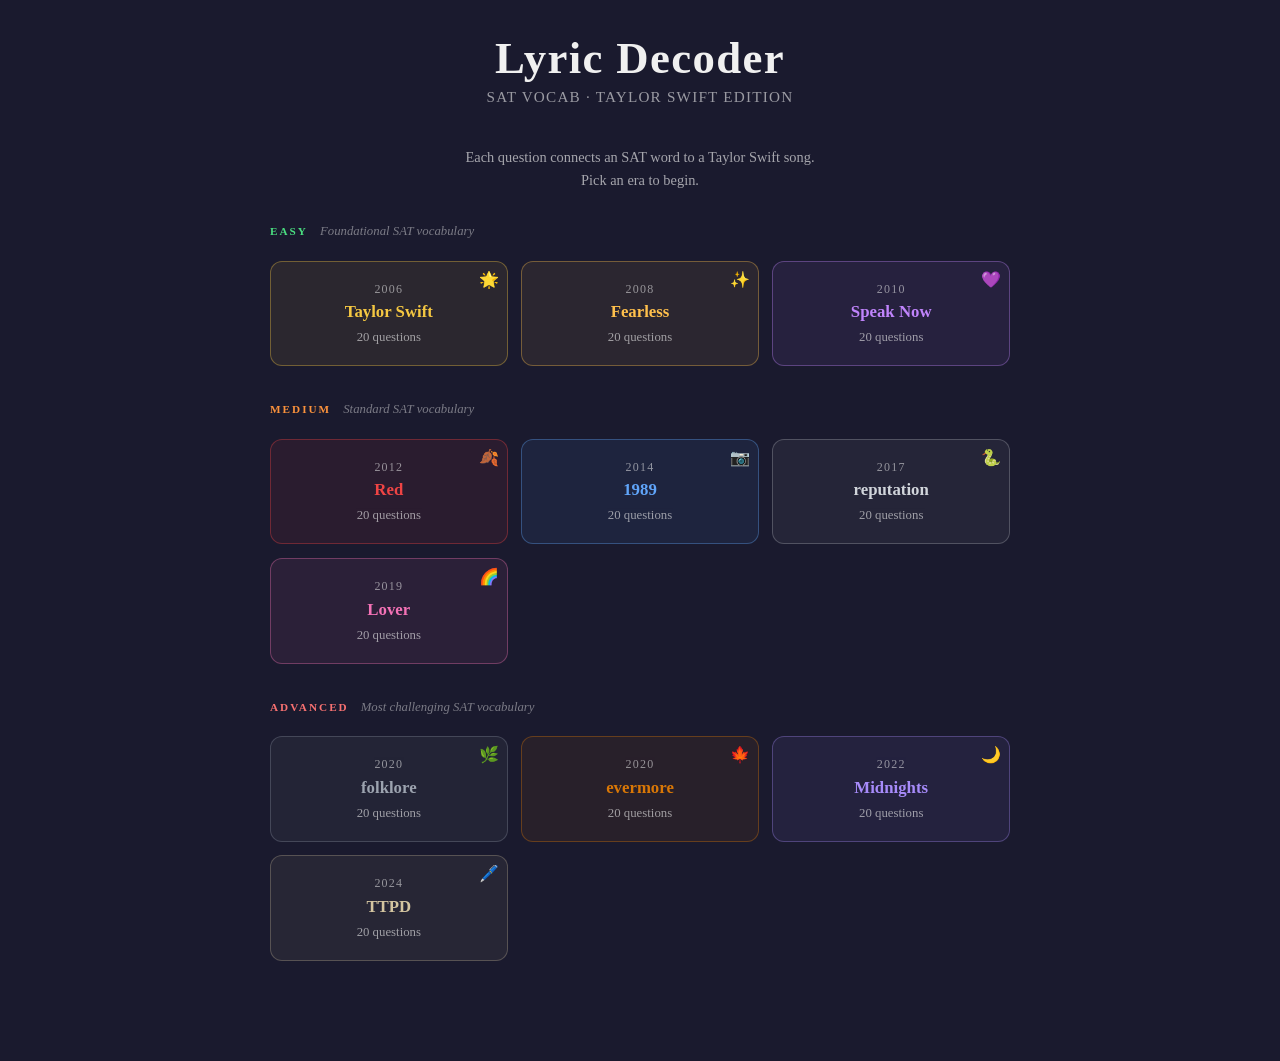
==== docs/index.html @ 58f0aef8 "Rename index.html to index.html" ====
<!DOCTYPE html>
<html lang="en">
<head>
  <meta charset="UTF-8" />
  <meta name="viewport" content="width=device-width, initial-scale=1.0" />
  <title>Lyric Decoder — SAT Vocab</title>
  <link rel="stylesheet" href="assets/era-themes.css" />
  <style>
    /* ── Reset & Base ── */
    *, *::before, *::after { box-sizing: border-box; margin: 0; padding: 0; }

    body {
      min-height: 100vh;
      font-family: var(--era-font, 'Georgia', serif);
      background: var(--era-bg, #1a1a2e);
      color: var(--era-text, #f0f0f0);
      transition: background 0.6s ease, color 0.4s ease;
    }

    #app {
      max-width: 780px;
      margin: 0 auto;
      padding: 2rem 1.25rem 4rem;
    }

    /* ── Typography ── */
    h1 {
      font-family: var(--era-title-font, 'Georgia', serif);
      font-size: clamp(1.8rem, 5vw, 2.8rem);
      color: var(--era-primary);
      letter-spacing: 0.03em;
      text-align: center;
      margin-bottom: 0.25rem;
    }

    h2 {
      font-family: var(--era-title-font, 'Georgia', serif);
      font-size: clamp(1.2rem, 3vw, 1.6rem);
      color: var(--era-primary);
    }

    .subtitle {
      text-align: center;
      font-size: 0.95rem;
      opacity: 0.6;
      margin-bottom: 2.5rem;
      letter-spacing: 0.08em;
      text-transform: uppercase;
    }

    /* ── Screens ── */
    .screen { display: none; }
    .screen.active { display: block; }

    /* ── ERA SELECTION ── */
    #era-grid {
      margin-top: 1.5rem;
    }

    .difficulty-section {
      margin-bottom: 2.25rem;
    }

    .difficulty-header {
      display: flex;
      align-items: baseline;
      gap: 0.75rem;
      margin-bottom: 0.85rem;
      padding-bottom: 0.5rem;
      border-bottom: 1px solid var(--era-border);
    }

    .difficulty-label {
      font-size: 0.7rem;
      font-weight: bold;
      letter-spacing: 0.18em;
      text-transform: uppercase;
    }

    .difficulty-desc {
      font-size: 0.8rem;
      opacity: 0.45;
      font-style: italic;
    }

    .era-row {
      display: grid;
      grid-template-columns: repeat(auto-fill, minmax(175px, 1fr));
      gap: 0.85rem;
    }

    .era-card {
      border: 1px solid var(--card-border, rgba(255,255,255,0.2));
      border-radius: 12px;
      padding: 1.25rem 1rem;
      cursor: pointer;
      text-align: center;
      background: var(--card-bg, rgba(255,255,255,0.05));
      transition: transform 0.2s, background 0.2s, box-shadow 0.2s;
      position: relative;
      overflow: hidden;
    }

    .era-card:hover {
      transform: translateY(-3px);
      box-shadow: 0 8px 24px rgba(0,0,0,0.4);
      background: var(--card-hover, rgba(255,255,255,0.12));
    }

    .era-card .era-year {
      font-size: 0.75rem;
      opacity: 0.55;
      letter-spacing: 0.1em;
      text-transform: uppercase;
      margin-bottom: 0.35rem;
    }

    .era-card .era-name {
      font-size: 1.05rem;
      font-weight: bold;
      margin-bottom: 0.5rem;
    }

    .era-card .era-progress {
      font-size: 0.8rem;
      opacity: 0.6;
    }

    .era-card .era-badge {
      position: absolute;
      top: 8px;
      right: 8px;
      font-size: 1rem;
    }

    /* Era card colors applied inline via JS */

    /* ── QUESTION SCREEN ── */
    #question-header {
      display: flex;
      justify-content: space-between;
      align-items: center;
      margin-bottom: 1.5rem;
    }

    #back-btn {
      background: none;
      border: 1px solid var(--era-border);
      color: var(--era-primary);
      padding: 0.4rem 0.9rem;
      border-radius: 6px;
      cursor: pointer;
      font-size: 0.85rem;
      font-family: var(--era-font);
      transition: background 0.2s;
    }

    #back-btn:hover { background: var(--era-button-hover); }

    #progress-bar-wrap {
      flex: 1;
      margin: 0 1rem;
      height: 6px;
      background: var(--era-border);
      border-radius: 3px;
      overflow: hidden;
    }

    #progress-bar {
      height: 100%;
      background: var(--era-primary);
      border-radius: 3px;
      transition: width 0.4s ease;
    }

    #score-display {
      font-size: 0.85rem;
      color: var(--era-primary);
      white-space: nowrap;
    }

    /* ── Question Card ── */
    #question-card {
      background: var(--era-card);
      border: 1px solid var(--era-border);
      border-radius: 16px;
      padding: 2rem 1.75rem;
      margin-bottom: 1.5rem;
    }

    #song-label {
      font-size: 0.78rem;
      letter-spacing: 0.12em;
      text-transform: uppercase;
      opacity: 0.55;
      margin-bottom: 0.6rem;
    }

    #song-title {
      font-size: 1.05rem;
      color: var(--era-accent);
      font-style: italic;
      margin-bottom: 1.4rem;
    }

    #question-sentence {
      font-size: clamp(1rem, 2.5vw, 1.25rem);
      line-height: 1.7;
      color: var(--era-text);
    }

    #question-sentence .blank {
      display: inline-block;
      min-width: 140px;
      border-bottom: 2px solid var(--era-primary);
      color: var(--era-primary);
      font-weight: bold;
      text-align: center;
      letter-spacing: 0.06em;
    }

    /* ── Answer Choices ── */
    #choices {
      display: grid;
      grid-template-columns: 1fr 1fr;
      gap: 0.75rem;
      margin-bottom: 1.5rem;
    }

    @media (max-width: 480px) {
      #choices { grid-template-columns: 1fr; }
    }

    .choice-btn {
      padding: 0.9rem 1.2rem;
      border-radius: 10px;
      border: 1px solid var(--era-border);
      background: var(--era-button);
      color: var(--era-text);
      font-size: 0.98rem;
      font-family: var(--era-font);
      cursor: pointer;
      text-align: left;
      transition: background 0.15s, border-color 0.15s, transform 0.1s;
      line-height: 1.4;
    }

    .choice-btn:hover:not(:disabled) {
      background: var(--era-button-hover);
      border-color: var(--era-primary);
      transform: translateY(-1px);
    }

    .choice-btn:disabled { cursor: default; }

    .choice-btn .choice-letter {
      display: inline-block;
      font-weight: bold;
      color: var(--era-primary);
      margin-right: 0.5rem;
      font-size: 0.85rem;
      letter-spacing: 0.05em;
    }

    .choice-btn.correct {
      background: rgba(74, 222, 128, 0.15);
      border-color: var(--era-correct);
      color: #bbf7d0;
    }

    .choice-btn.wrong {
      background: rgba(248, 113, 113, 0.15);
      border-color: var(--era-wrong);
      color: #fecaca;
    }

    /* ── Feedback Panel ── */
    #feedback-panel {
      display: none;
      background: var(--era-card);
      border: 1px solid var(--era-border);
      border-radius: 12px;
      padding: 1.4rem 1.5rem;
      margin-bottom: 1.25rem;
      animation: fadeUp 0.3s ease;
    }

    @keyframes fadeUp {
      from { opacity: 0; transform: translateY(8px); }
      to   { opacity: 1; transform: translateY(0); }
    }

    #feedback-panel.correct-fb { border-color: var(--era-correct); }
    #feedback-panel.wrong-fb   { border-color: var(--era-wrong); }

    #feedback-result {
      font-size: 1rem;
      font-weight: bold;
      margin-bottom: 0.6rem;
    }

    #feedback-panel.correct-fb #feedback-result { color: var(--era-correct); }
    #feedback-panel.wrong-fb   #feedback-result { color: var(--era-wrong); }

    #feedback-word {
      font-size: 1.1rem;
      color: var(--era-primary);
      font-weight: bold;
      margin-bottom: 0.15rem;
    }

    #feedback-pos {
      font-size: 0.8rem;
      opacity: 0.55;
      margin-bottom: 0.5rem;
      font-style: italic;
    }

    #feedback-def {
      font-size: 0.95rem;
      line-height: 1.6;
      opacity: 0.85;
    }

    #next-btn {
      display: block;
      width: 100%;
      padding: 0.85rem;
      margin-top: 1rem;
      border-radius: 10px;
      border: 1px solid var(--era-border);
      background: var(--era-button);
      color: var(--era-primary);
      font-size: 1rem;
      font-family: var(--era-font);
      cursor: pointer;
      letter-spacing: 0.06em;
      transition: background 0.2s;
    }

    #next-btn:hover { background: var(--era-button-hover); }

    /* ── RESULTS SCREEN ── */
    #results-screen {
      text-align: center;
      padding: 2rem 0;
    }

    #results-era-name {
      font-size: 0.85rem;
      opacity: 0.55;
      letter-spacing: 0.1em;
      text-transform: uppercase;
      margin-bottom: 0.5rem;
    }

    #results-score {
      font-size: clamp(3rem, 12vw, 5rem);
      font-weight: bold;
      color: var(--era-primary);
      line-height: 1;
      margin: 1rem 0 0.25rem;
    }

    #results-label {
      font-size: 1rem;
      opacity: 0.6;
      margin-bottom: 2rem;
    }

    #results-message {
      font-size: 1.1rem;
      font-style: italic;
      color: var(--era-accent);
      margin-bottom: 2rem;
      line-height: 1.6;
      max-width: 480px;
      margin-left: auto;
      margin-right: auto;
    }

    /* Missed words review */
    #missed-section {
      text-align: left;
      margin-top: 2rem;
    }

    #missed-section h3 {
      color: var(--era-primary);
      font-size: 1rem;
      letter-spacing: 0.08em;
      text-transform: uppercase;
      margin-bottom: 1rem;
      opacity: 0.8;
    }

    .missed-word {
      background: var(--era-card);
      border: 1px solid var(--era-border);
      border-radius: 10px;
      padding: 0.9rem 1.1rem;
      margin-bottom: 0.65rem;
    }

    .missed-word-name {
      font-size: 1rem;
      color: var(--era-primary);
      font-weight: bold;
      margin-bottom: 0.2rem;
    }

    .missed-word-pos {
      font-size: 0.78rem;
      opacity: 0.5;
      font-style: italic;
      margin-bottom: 0.3rem;
    }

    .missed-word-def {
      font-size: 0.9rem;
      line-height: 1.5;
      opacity: 0.8;
    }

    .results-actions {
      display: flex;
      gap: 0.75rem;
      justify-content: center;
      flex-wrap: wrap;
      margin-top: 2rem;
    }

    .results-actions button {
      padding: 0.8rem 1.6rem;
      border-radius: 10px;
      border: 1px solid var(--era-border);
      font-family: var(--era-font);
      font-size: 0.95rem;
      cursor: pointer;
      transition: background 0.2s;
    }

    #retry-btn {
      background: var(--era-button);
      color: var(--era-primary);
    }

    #retry-btn:hover { background: var(--era-button-hover); }

    #home-btn {
      background: var(--era-button);
      color: var(--era-text);
      opacity: 0.8;
    }

    #home-btn:hover { background: var(--era-button-hover); opacity: 1; }

    /* ── Utilities ── */
    .visually-hidden { display: none; }

    /* ── Scrollbar ── */
    ::-webkit-scrollbar { width: 6px; }
    ::-webkit-scrollbar-track { background: transparent; }
    ::-webkit-scrollbar-thumb { background: var(--era-border); border-radius: 3px; }
  </style>
</head>
<body class="era-midnights">

<div id="app">

  <!-- ══ SCREEN 1: ERA SELECTION ══ -->
  <div id="home-screen" class="screen active">
    <h1>Lyric Decoder</h1>
    <p class="subtitle">SAT Vocab · Taylor Swift Edition</p>
    <p style="text-align:center; opacity:0.65; font-size:0.9rem; margin-bottom:2rem; line-height:1.6;">
      Each question connects an SAT word to a Taylor Swift song.<br>
      Pick an era to begin.
    </p>
    <div id="era-grid"></div>
  </div>

  <!-- ══ SCREEN 2: QUESTION ══ -->
  <div id="question-screen" class="screen">
    <div id="question-header">
      <button id="back-btn">← Eras</button>
      <div id="progress-bar-wrap">
        <div id="progress-bar" style="width:0%"></div>
      </div>
      <div id="score-display">0 / 0</div>
    </div>

    <div id="question-card">
      <div id="song-label">🎵 Song</div>
      <div id="song-title"></div>
      <div id="question-sentence"></div>
    </div>

    <div id="choices"></div>

    <div id="feedback-panel">
      <div id="feedback-result"></div>
      <div id="feedback-word"></div>
      <div id="feedback-pos"></div>
      <div id="feedback-def"></div>
      <button id="next-btn">Next →</button>
    </div>
  </div>

  <!-- ══ SCREEN 3: RESULTS ══ -->
  <div id="results-screen" class="screen">
    <div id="results-era-name"></div>
    <h2>Quiz Complete</h2>
    <div id="results-score"></div>
    <div id="results-label">correct</div>
    <div id="results-message"></div>

    <div class="results-actions">
      <button id="retry-btn">Try Again</button>
      <button id="home-btn">← All Eras</button>
    </div>

    <div id="missed-section">
      <h3>Words to Review</h3>
      <div id="missed-list"></div>
    </div>
  </div>

</div><!-- /app -->

<script>
// ════════════════════════════════════════════════════════
//  LYRIC DECODER — Game Logic
// ════════════════════════════════════════════════════════

const ERAS = [
  { id: 'taylor-swift', name: 'Taylor Swift',  year: '2006', file: 'taylor-swift.json',  cssClass: 'era-taylor-swift',  emoji: '🌟', difficulty: 'easy' },
  { id: 'fearless',     name: 'Fearless',       year: '2008', file: 'fearless.json',       cssClass: 'era-fearless',       emoji: '✨', difficulty: 'easy' },
  { id: 'speak-now',    name: 'Speak Now',       year: '2010', file: 'speak-now.json',      cssClass: 'era-speak-now',      emoji: '💜', difficulty: 'easy' },
  { id: 'red',          name: 'Red',             year: '2012', file: 'red.json',            cssClass: 'era-red',            emoji: '🍂', difficulty: 'medium' },
  { id: '1989',         name: '1989',            year: '2014', file: '1989.json',           cssClass: 'era-1989',           emoji: '📷', difficulty: 'medium' },
  { id: 'reputation',   name: 'reputation',      year: '2017', file: 'reputation.json',     cssClass: 'era-reputation',     emoji: '🐍', difficulty: 'medium' },
  { id: 'lover',        name: 'Lover',           year: '2019', file: 'lover.json',          cssClass: 'era-lover',          emoji: '🌈', difficulty: 'medium' },
  { id: 'folklore',     name: 'folklore',        year: '2020', file: 'folklore.json',       cssClass: 'era-folklore',       emoji: '🌿', difficulty: 'advanced' },
  { id: 'evermore',     name: 'evermore',        year: '2020', file: 'evermore.json',       cssClass: 'era-evermore',       emoji: '🍁', difficulty: 'advanced' },
  { id: 'midnights',    name: 'Midnights',       year: '2022', file: 'midnights.json',      cssClass: 'era-midnights',      emoji: '🌙', difficulty: 'advanced' },
  { id: 'ttpd',         name: 'TTPD',            year: '2024', file: 'ttpd.json',           cssClass: 'era-ttpd',           emoji: '🖊️', difficulty: 'advanced' },
];

const DIFFICULTY_CONFIG = {
  easy:     { label: 'Easy',     description: 'Foundational SAT vocabulary',       color: '#4ade80' },
  medium:   { label: 'Medium',   description: 'Standard SAT vocabulary',           color: '#fb923c' },
  advanced: { label: 'Advanced', description: 'Most challenging SAT vocabulary',   color: '#f87171' },
};

// Era card accent colors (for inline styling on home screen)
const ERA_CARD_STYLES = {
  'taylor-swift': { bg: 'rgba(245,200,66,0.08)',  border: 'rgba(245,200,66,0.35)',  text: '#f5c842' },
  'fearless':     { bg: 'rgba(255,192,76,0.08)',  border: 'rgba(255,192,76,0.35)',  text: '#ffc04c' },
  'speak-now':    { bg: 'rgba(192,132,252,0.08)', border: 'rgba(192,132,252,0.35)', text: '#c084fc' },
  'red':          { bg: 'rgba(239,68,68,0.08)',   border: 'rgba(239,68,68,0.35)',   text: '#ef4444' },
  '1989':         { bg: 'rgba(96,165,250,0.08)',  border: 'rgba(96,165,250,0.35)',  text: '#60a5fa' },
  'reputation':   { bg: 'rgba(209,213,219,0.06)', border: 'rgba(209,213,219,0.25)', text: '#d1d5db' },
  'lover':        { bg: 'rgba(244,114,182,0.08)', border: 'rgba(244,114,182,0.35)', text: '#f472b6' },
  'folklore':     { bg: 'rgba(156,163,175,0.07)', border: 'rgba(156,163,175,0.28)', text: '#9ca3af' },
  'evermore':     { bg: 'rgba(217,119,6,0.08)',   border: 'rgba(217,119,6,0.35)',   text: '#d97706' },
  'midnights':    { bg: 'rgba(167,139,250,0.08)', border: 'rgba(167,139,250,0.32)', text: '#a78bfa' },
  'ttpd':         { bg: 'rgba(212,197,160,0.07)', border: 'rgba(212,197,160,0.28)', text: '#d4c5a0' },
};

// ── State ──────────────────────────────────────────────
let state = {
  currentEra: null,
  questions: [],      // shuffled array for current session
  questionIndex: 0,
  score: 0,
  missed: [],         // { word, definition, part_of_speech }
  progress: {},       // { eraId: { best: n, played: bool } }  — persisted in localStorage
};

// ── Persistence ─────────────────────────────────────────
function loadProgress() {
  try {
    const saved = localStorage.getItem('lyric-decoder-progress');
    if (saved) state.progress = JSON.parse(saved);
  } catch (e) { /* ignore */ }
}

function saveProgress() {
  try {
    localStorage.setItem('lyric-decoder-progress', JSON.stringify(state.progress));
  } catch (e) { /* ignore */ }
}

// ── Utilities ───────────────────────────────────────────
function shuffle(arr) {
  const a = [...arr];
  for (let i = a.length - 1; i > 0; i--) {
    const j = Math.floor(Math.random() * (i + 1));
    [a[i], a[j]] = [a[j], a[i]];
  }
  return a;
}

function show(id)  { document.getElementById(id).classList.add('active'); }
function hide(id)  { document.getElementById(id).classList.remove('active'); }
function showOnly(id) {
  ['home-screen','question-screen','results-screen'].forEach(s => hide(s));
  show(id);
}

function setEraTheme(cssClass) {
  document.body.className = cssClass;
}

// ── Build Era Selection Grid ─────────────────────────────
function buildHomeScreen() {
  const container = document.getElementById('era-grid');
  container.innerHTML = '';

  ['easy', 'medium', 'advanced'].forEach(diff => {
    const config = DIFFICULTY_CONFIG[diff];
    const erasInTier = ERAS.filter(e => e.difficulty === diff);

    // Section header
    const section = document.createElement('div');
    section.className = 'difficulty-section';

    const header = document.createElement('div');
    header.className = 'difficulty-header';
    header.innerHTML = `
      <span class="difficulty-label" style="color:${config.color}">${config.label}</span>
      <span class="difficulty-desc">${config.description}</span>
    `;
    section.appendChild(header);

    // Era cards grid
    const grid = document.createElement('div');
    grid.className = 'era-row';

    erasInTier.forEach(era => {
      const prog = state.progress[era.id];
      const bestScore = prog ? prog.best : null;
      const played = prog && prog.played;
      const style = ERA_CARD_STYLES[era.id];

      const card = document.createElement('div');
      card.className = 'era-card';
      card.style.background = style.bg;
      card.style.borderColor = style.border;

      card.innerHTML = `
        <div class="era-badge">${era.emoji}</div>
        <div class="era-year">${era.year}</div>
        <div class="era-name" style="color:${style.text}">${era.name}</div>
        <div class="era-progress">
          ${played ? `Best: ${bestScore}/20` : '20 questions'}
        </div>
        ${played && bestScore === 20 ? '<div style="font-size:0.8rem;margin-top:0.3rem;color:#4ade80">✓ Perfect!</div>' : ''}
      `;

      card.addEventListener('click', () => startEra(era));
      grid.appendChild(card);
    });

    section.appendChild(grid);
    container.appendChild(section);
  });
}

// ── Start Era ────────────────────────────────────────────
async function startEra(era) {
  state.currentEra = era;
  setEraTheme(era.cssClass);

  let questions;
  try {
    const res = await fetch(`data/questions/${era.file}`);
    questions = await res.json();
  } catch (e) {
    alert('Could not load questions. Make sure you are running this via a local server (e.g. python3 -m http.server).');
    return;
  }

  state.questions = shuffle(questions);
  state.questionIndex = 0;
  state.score = 0;
  state.missed = [];

  showOnly('question-screen');
  renderQuestion();
}

// ── Render Question ──────────────────────────────────────
function renderQuestion() {
  const q = state.questions[state.questionIndex];
  const total = state.questions.length;

  // Header
  const pct = (state.questionIndex / total) * 100;
  document.getElementById('progress-bar').style.width = pct + '%';
  document.getElementById('score-display').textContent = `${state.score} / ${state.questionIndex}`;

  // Song
  document.getElementById('song-title').textContent = `"${q.song_title}"`;

  // Sentence: replace __________ with a styled blank
  const sentenceEl = document.getElementById('question-sentence');
  const parts = q.sentence.split('__________');
  sentenceEl.innerHTML = parts[0] + '<span class="blank">__________</span>' + (parts[1] || '');

  // Build 4 choices: correct + 3 distractors, shuffled
  const choices = shuffle([q.word, ...q.distractors]);
  const letters = ['A', 'B', 'C', 'D'];
  const choicesEl = document.getElementById('choices');
  choicesEl.innerHTML = '';

  choices.forEach((choice, i) => {
    const btn = document.createElement('button');
    btn.className = 'choice-btn';
    btn.innerHTML = `<span class="choice-letter">${letters[i]}.</span> ${choice}`;
    btn.dataset.choice = choice;
    btn.addEventListener('click', () => handleAnswer(choice, q, choices));
    choicesEl.appendChild(btn);
  });

  // Hide feedback
  const fp = document.getElementById('feedback-panel');
  fp.style.display = 'none';
  fp.className = '';
}

// ── Handle Answer ────────────────────────────────────────
function handleAnswer(chosen, q, choices) {
  const isCorrect = chosen === q.word;
  if (isCorrect) state.score++;
  else state.missed.push({ word: q.word, definition: q.definition, part_of_speech: q.part_of_speech });

  // Update progress bar score display
  document.getElementById('score-display').textContent = `${state.score} / ${state.questionIndex + 1}`;

  // Disable all buttons and highlight
  document.querySelectorAll('.choice-btn').forEach(btn => {
    btn.disabled = true;
    if (btn.dataset.choice === q.word) btn.classList.add('correct');
    else if (btn.dataset.choice === chosen && !isCorrect) btn.classList.add('wrong');
  });

  // Fill blank with the correct word
  const blankEl = document.querySelector('.blank');
  if (blankEl) {
    blankEl.textContent = q.word;
    blankEl.style.borderBottomColor = isCorrect ? 'var(--era-correct)' : 'var(--era-wrong)';
    blankEl.style.color = isCorrect ? 'var(--era-correct)' : 'var(--era-wrong)';
  }

  // Show feedback panel
  const fp = document.getElementById('feedback-panel');
  fp.style.display = 'block';
  fp.className = isCorrect ? 'correct-fb' : 'wrong-fb';
  document.getElementById('feedback-result').textContent = isCorrect ? '✓ Correct!' : '✗ Not quite.';
  document.getElementById('feedback-word').textContent = q.word;
  document.getElementById('feedback-pos').textContent = q.part_of_speech;
  document.getElementById('feedback-def').textContent = q.definition;

  // Update next button label
  const nextBtn = document.getElementById('next-btn');
  const isLast = state.questionIndex === state.questions.length - 1;
  nextBtn.textContent = isLast ? 'See Results →' : 'Next →';
}

// ── Next Question ────────────────────────────────────────
document.getElementById('next-btn').addEventListener('click', () => {
  state.questionIndex++;
  if (state.questionIndex >= state.questions.length) {
    showResults();
  } else {
    renderQuestion();
  }
});

// ── Results ───────────────────────────────────────────────
function showResults() {
  const era = state.currentEra;
  const total = state.questions.length;
  const score = state.score;
  const pct = score / total;

  // Persist best score
  const prev = state.progress[era.id] || {};
  state.progress[era.id] = {
    played: true,
    best: Math.max(score, prev.best || 0),
  };
  saveProgress();

  // Update progress bar to 100%
  document.getElementById('progress-bar').style.width = '100%';

  showOnly('results-screen');
  document.getElementById('results-era-name').textContent = `${era.emoji} ${era.name} Era`;
  document.getElementById('results-score').textContent = `${score}/${total}`;

  const messages = {
    perfect: ['"Long live all the mountains we moved." — You aced it.', '"I had the time of my life fighting dragons with you." — Perfect score!'],
    great:   ['"I\'m shining like fireworks over your sad, empty town." — Great work!', '"She lost him but she found herself." — Strong performance.'],
    good:    ['"We begin again." — Good effort — keep going.', '"I\'m doing better than I ever was." — Solid start.'],
    keep_going: ['"Just keep swimming." Wait, wrong fandom. But you\'re getting there.', '"Out of the woods yet? Keep practicing."'],
  };

  let pool;
  if (pct === 1)       pool = messages.perfect;
  else if (pct >= 0.8) pool = messages.great;
  else if (pct >= 0.6) pool = messages.good;
  else                 pool = messages.keep_going;

  document.getElementById('results-message').textContent = pool[Math.floor(Math.random() * pool.length)];

  // Missed words
  const missedList = document.getElementById('missed-list');
  missedList.innerHTML = '';

  const missedSection = document.getElementById('missed-section');
  if (state.missed.length === 0) {
    missedSection.innerHTML = '<p style="text-align:center;opacity:0.6;font-style:italic;margin-top:1.5rem">No words to review — you got them all!</p>';
  } else {
    missedSection.innerHTML = '<h3>Words to Review</h3><div id="missed-list"></div>';
    const ml = document.getElementById('missed-list');
    state.missed.forEach(m => {
      const div = document.createElement('div');
      div.className = 'missed-word';
      div.innerHTML = `
        <div class="missed-word-name">${m.word}</div>
        <div class="missed-word-pos">${m.part_of_speech}</div>
        <div class="missed-word-def">${m.definition}</div>
      `;
      ml.appendChild(div);
    });
  }
}

// ── Button handlers ──────────────────────────────────────
document.getElementById('back-btn').addEventListener('click', () => {
  setEraTheme('era-midnights');
  showOnly('home-screen');
  buildHomeScreen();
});

document.getElementById('retry-btn').addEventListener('click', () => {
  startEra(state.currentEra);
});

document.getElementById('home-btn').addEventListener('click', () => {
  setEraTheme('era-midnights');
  showOnly('home-screen');
  buildHomeScreen();
});

// ── Init ─────────────────────────────────────────────────
loadProgress();
buildHomeScreen();
</script>
</body>
</html>
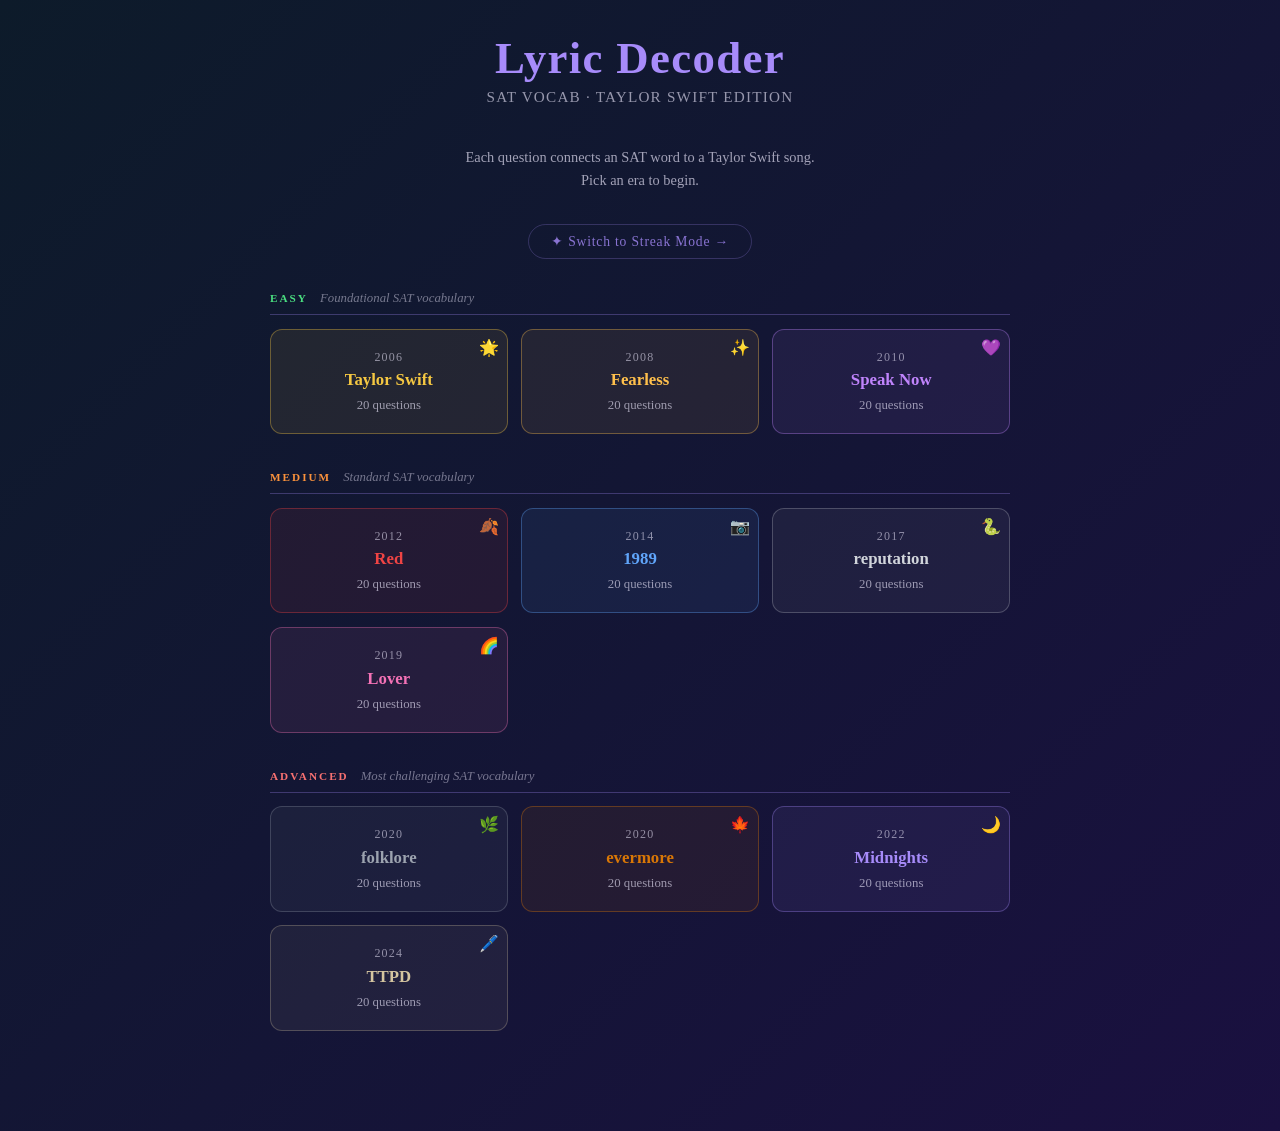
==== commit 56625c6e: "Add Swiftie Streak SRS app and update Lyric Decoder nav - Add streak.html: spaced repetition flashca" ====
--- a/docs/index.html
+++ b/docs/index.html
@@ -475,6 +475,22 @@
     <p style="text-align:center; opacity:0.65; font-size:0.9rem; margin-bottom:2rem; line-height:1.6;">
       Each question connects an SAT word to a Taylor Swift song.<br>
       Pick an era to begin.
+    </p>
+    <p style="text-align:center; margin-bottom:2rem;">
+      <a href="streak.html" style="
+        display:inline-block;
+        padding:0.5rem 1.4rem;
+        border-radius:999px;
+        border:1px solid var(--era-border, rgba(255,255,255,0.25));
+        color:var(--era-primary);
+        text-decoration:none;
+        font-size:0.85rem;
+        letter-spacing:0.06em;
+        opacity:0.8;
+        transition:opacity 0.2s;
+      " onmouseover="this.style.opacity='1'" onmouseout="this.style.opacity='0.8'">
+        ✦ Switch to Streak Mode →
+      </a>
     </p>
     <div id="era-grid"></div>
   </div>
--- a/docs/assets/era-themes.css
+++ b/docs/assets/era-themes.css
@@ -0,0 +1,187 @@
+/* =====================================================
+   ERA THEMES — SAT Lyric Decoder
+   One CSS class per Taylor Swift album era.
+   Each sets: --era-bg, --era-primary, --era-accent,
+              --era-text, --era-card, --era-button,
+              --era-correct, --era-wrong, --era-font
+   ===================================================== */
+
+:root {
+  --era-bg: #1a1a2e;
+  --era-primary: #e0e0e0;
+  --era-accent: #a78bfa;
+  --era-text: #f0f0f0;
+  --era-card: rgba(255,255,255,0.07);
+  --era-button: rgba(255,255,255,0.12);
+  --era-button-hover: rgba(255,255,255,0.22);
+  --era-correct: #4ade80;
+  --era-wrong: #f87171;
+  --era-border: rgba(255,255,255,0.15);
+  --era-font: 'Georgia', serif;
+  --era-title-font: 'Georgia', serif;
+}
+
+/* ── Taylor Swift (2006) ── Gold / Country / Cornflower */
+.era-taylor-swift {
+  --era-bg: linear-gradient(135deg, #2c1d06 0%, #1a2e1a 100%);
+  --era-bg-solid: #2c1d06;
+  --era-primary: #f5c842;
+  --era-accent: #8ab87a;
+  --era-text: #fdf6e3;
+  --era-card: rgba(245, 200, 66, 0.1);
+  --era-button: rgba(245, 200, 66, 0.15);
+  --era-button-hover: rgba(245, 200, 66, 0.3);
+  --era-border: rgba(245, 200, 66, 0.3);
+  --era-font: 'Georgia', serif;
+  --era-title-font: 'Georgia', serif;
+}
+
+/* ── Fearless (2008) ── Warm Gold / Amber / Glitter */
+.era-fearless {
+  --era-bg: linear-gradient(135deg, #2a1a00 0%, #3d2800 100%);
+  --era-bg-solid: #2a1a00;
+  --era-primary: #ffc04c;
+  --era-accent: #ffdf80;
+  --era-text: #fff8e7;
+  --era-card: rgba(255, 192, 76, 0.1);
+  --era-button: rgba(255, 192, 76, 0.18);
+  --era-button-hover: rgba(255, 192, 76, 0.35);
+  --era-border: rgba(255, 192, 76, 0.35);
+  --era-font: 'Georgia', serif;
+  --era-title-font: 'Georgia', serif;
+}
+
+/* ── Speak Now (2010) ── Purple / Lavender / Fairytale */
+.era-speak-now {
+  --era-bg: linear-gradient(135deg, #1a0a2e 0%, #2d1050 100%);
+  --era-bg-solid: #1a0a2e;
+  --era-primary: #c084fc;
+  --era-accent: #e9d5ff;
+  --era-text: #f5f0ff;
+  --era-card: rgba(192, 132, 252, 0.1);
+  --era-button: rgba(192, 132, 252, 0.18);
+  --era-button-hover: rgba(192, 132, 252, 0.35);
+  --era-border: rgba(192, 132, 252, 0.35);
+  --era-font: 'Georgia', serif;
+  --era-title-font: 'Georgia', serif;
+}
+
+/* ── Red (2012) ── Crimson / Autumn / Maple */
+.era-red {
+  --era-bg: linear-gradient(135deg, #2d0000 0%, #1a0a00 100%);
+  --era-bg-solid: #2d0000;
+  --era-primary: #ef4444;
+  --era-accent: #fca5a5;
+  --era-text: #fff1f0;
+  --era-card: rgba(239, 68, 68, 0.1);
+  --era-button: rgba(239, 68, 68, 0.18);
+  --era-button-hover: rgba(239, 68, 68, 0.32);
+  --era-border: rgba(239, 68, 68, 0.35);
+  --era-font: 'Georgia', serif;
+  --era-title-font: 'Georgia', serif;
+}
+
+/* ── 1989 (2014) ── Polaroid Blue / Pastel / Retro */
+.era-1989 {
+  --era-bg: linear-gradient(135deg, #0a1628 0%, #0d2044 100%);
+  --era-bg-solid: #0a1628;
+  --era-primary: #60a5fa;
+  --era-accent: #bfdbfe;
+  --era-text: #f0f8ff;
+  --era-card: rgba(96, 165, 250, 0.1);
+  --era-button: rgba(96, 165, 250, 0.18);
+  --era-button-hover: rgba(96, 165, 250, 0.32);
+  --era-border: rgba(96, 165, 250, 0.35);
+  --era-font: 'Helvetica Neue', 'Arial', sans-serif;
+  --era-title-font: 'Helvetica Neue', 'Arial', sans-serif;
+}
+
+/* ── Reputation (2017) ── Black / Silver / Snake */
+.era-reputation {
+  --era-bg: linear-gradient(135deg, #000000 0%, #0d0d0d 100%);
+  --era-bg-solid: #000000;
+  --era-primary: #d1d5db;
+  --era-accent: #6b7280;
+  --era-text: #f9fafb;
+  --era-card: rgba(209, 213, 219, 0.07);
+  --era-button: rgba(209, 213, 219, 0.12);
+  --era-button-hover: rgba(209, 213, 219, 0.22);
+  --era-border: rgba(209, 213, 219, 0.2);
+  --era-font: 'Helvetica Neue', 'Arial', sans-serif;
+  --era-title-font: 'Helvetica Neue', 'Arial', sans-serif;
+}
+
+/* ── Lover (2019) ── Pink / Lavender / Rainbow */
+.era-lover {
+  --era-bg: linear-gradient(135deg, #3d0a3d 0%, #1a0a2a 100%);
+  --era-bg-solid: #3d0a3d;
+  --era-primary: #f472b6;
+  --era-accent: #e9d5ff;
+  --era-text: #fff0f8;
+  --era-card: rgba(244, 114, 182, 0.1);
+  --era-button: rgba(244, 114, 182, 0.18);
+  --era-button-hover: rgba(244, 114, 182, 0.35);
+  --era-border: rgba(244, 114, 182, 0.35);
+  --era-font: 'Georgia', serif;
+  --era-title-font: 'Georgia', serif;
+}
+
+/* ── Folklore (2020) ── Muted Grey / Forest / Cottagecore */
+.era-folklore {
+  --era-bg: linear-gradient(135deg, #1a1a1a 0%, #0d1a0d 100%);
+  --era-bg-solid: #1a1a1a;
+  --era-primary: #9ca3af;
+  --era-accent: #6b9e7a;
+  --era-text: #f5f0e8;
+  --era-card: rgba(156, 163, 175, 0.08);
+  --era-button: rgba(156, 163, 175, 0.14);
+  --era-button-hover: rgba(156, 163, 175, 0.26);
+  --era-border: rgba(156, 163, 175, 0.22);
+  --era-font: 'Georgia', serif;
+  --era-title-font: 'Georgia', serif;
+}
+
+/* ── Evermore (2020) ── Brown / Amber / Plaid Rust */
+.era-evermore {
+  --era-bg: linear-gradient(135deg, #1a0a00 0%, #2d1500 100%);
+  --era-bg-solid: #1a0a00;
+  --era-primary: #d97706;
+  --era-accent: #fcd34d;
+  --era-text: #fdf6ec;
+  --era-card: rgba(217, 119, 6, 0.1);
+  --era-button: rgba(217, 119, 6, 0.18);
+  --era-button-hover: rgba(217, 119, 6, 0.32);
+  --era-border: rgba(217, 119, 6, 0.35);
+  --era-font: 'Georgia', serif;
+  --era-title-font: 'Georgia', serif;
+}
+
+/* ── Midnights (2022) ── Midnight Blue / Lavender Glitter */
+.era-midnights {
+  --era-bg: linear-gradient(135deg, #0d1b2a 0%, #1a1040 100%);
+  --era-bg-solid: #0d1b2a;
+  --era-primary: #a78bfa;
+  --era-accent: #c4b5fd;
+  --era-text: #f0ecff;
+  --era-card: rgba(167, 139, 250, 0.1);
+  --era-button: rgba(167, 139, 250, 0.18);
+  --era-button-hover: rgba(167, 139, 250, 0.32);
+  --era-border: rgba(167, 139, 250, 0.3);
+  --era-font: 'Georgia', serif;
+  --era-title-font: 'Georgia', serif;
+}
+
+/* ── TTPD (2024) ── Ivory / Typewriter / Sepia */
+.era-ttpd {
+  --era-bg: linear-gradient(135deg, #1a1a12 0%, #0d0d08 100%);
+  --era-bg-solid: #1a1a12;
+  --era-primary: #d4c5a0;
+  --era-accent: #e8dfc8;
+  --era-text: #f5f0e0;
+  --era-card: rgba(212, 197, 160, 0.08);
+  --era-button: rgba(212, 197, 160, 0.14);
+  --era-button-hover: rgba(212, 197, 160, 0.26);
+  --era-border: rgba(212, 197, 160, 0.25);
+  --era-font: 'Courier New', 'Courier', monospace;
+  --era-title-font: 'Courier New', 'Courier', monospace;
+}
